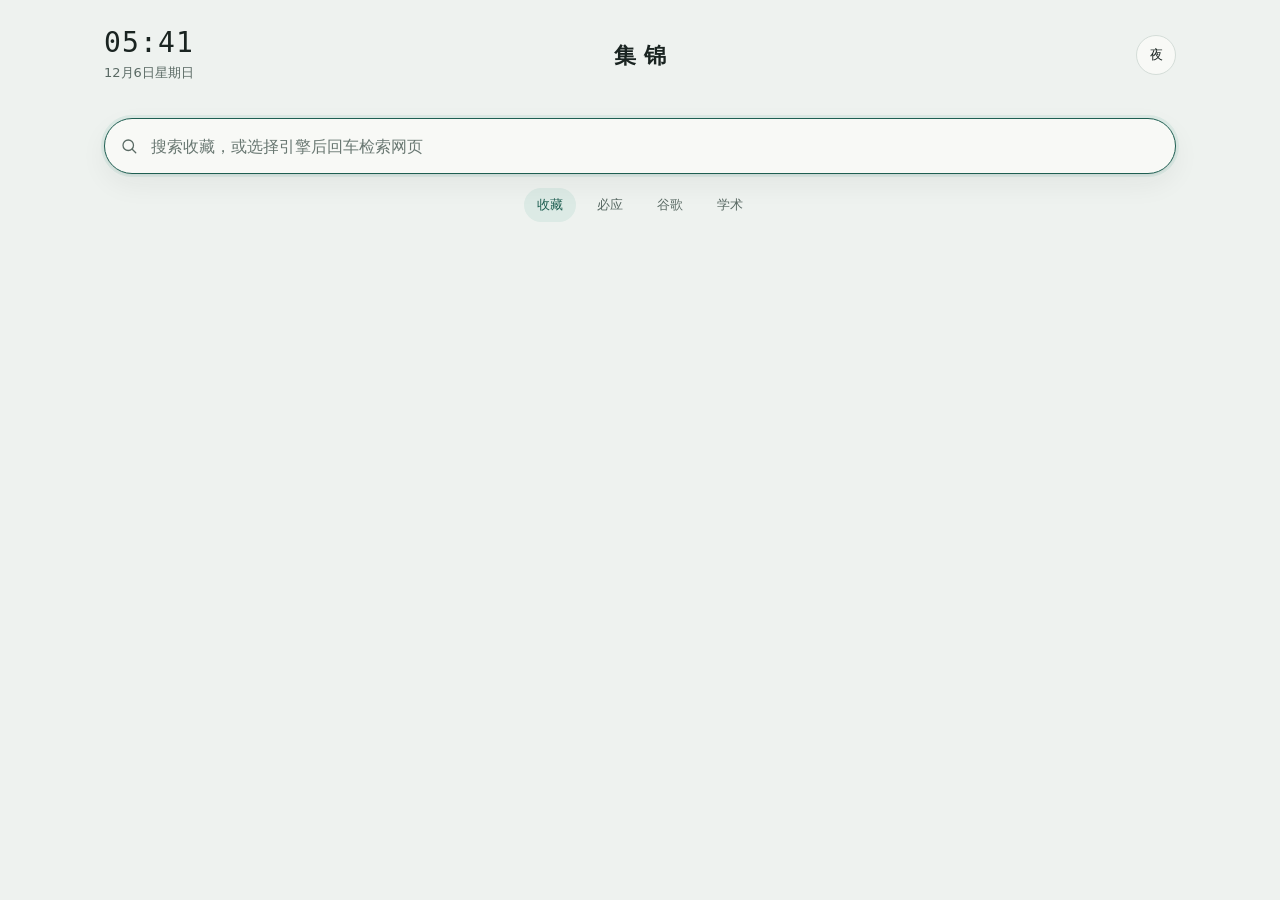
==== jijin/index.html @ 57abfa9a "Add Jijin startpage shell files" ====
<!DOCTYPE html>
<html lang="zh-CN">
<head>
  <meta charset="UTF-8">
  <meta name="viewport" content="width=device-width, initial-scale=1">
  <meta name="color-scheme" content="light dark">
  <meta name="referrer" content="strict-origin-when-cross-origin">
  <title>集锦</title>
  <link rel="icon" href="favicon.svg" type="image/svg+xml">
  <link rel="stylesheet" href="styles.css">
</head>
<body>
  <a class="skip" href="#search">跳到搜索</a>
  <header class="top">
    <div class="now">
      <div class="clock" id="clock"></div>
      <div class="date" id="date"></div>
    </div>
    <h1 class="wordmark">集锦</h1>
    <button type="button" class="theme" id="theme" aria-label="切换外观">
      <span class="theme-icon" aria-hidden="true"></span>
    </button>
  </header>

  <main>
    <form id="search-form" class="search-form" role="search">
      <label class="visually-hidden" for="search">搜索收藏或网页</label>
      <div class="search-box">
        <svg class="search-icon" viewBox="0 0 24 24" aria-hidden="true">
          <circle cx="11" cy="11" r="7" fill="none" stroke="currentColor" stroke-width="1.7"/>
          <path d="M16.3 16.3 21 21" fill="none" stroke="currentColor" stroke-width="1.7" stroke-linecap="round"/>
        </svg>
        <input id="search" type="search" placeholder="搜索收藏，或选择引擎后回车检索网页" autocomplete="off" spellcheck="false" autofocus>
        <kbd class="hint">/</kbd>
      </div>
      <div class="engines" role="tablist" aria-label="搜索范围">
        <button type="button" role="tab" data-engine="library" aria-selected="true">收藏</button>
        <button type="button" role="tab" data-engine="bing" aria-selected="false">必应</button>
        <button type="button" role="tab" data-engine="google" aria-selected="false">谷歌</button>
        <button type="button" role="tab" data-engine="scholar" aria-selected="false">学术</button>
      </div>
    </form>

    <nav class="groups" id="groups" aria-label="分类"></nav>
    <p class="status" id="status" aria-live="polite"></p>
    <div id="content"></div>
  </main>

  <footer class="foot" id="footer"></footer>
  <script src="app.js"></script>
</body>
</html>
---- jijin/styles.css ----
:root {
  --bg: #eef2ef;
  --bg-elev: #f8f9f6;
  --ink: #1a2421;
  --muted: #5a6a64;
  --line: #d4ddd8;
  --accent: #1f5f52;
  --accent-soft: #dceae5;
  --note: #7a5c22;
  --note-bg: #f4ecd8;
  --shadow: 0 1px 2px rgba(26, 36, 33, 0.05), 0 10px 28px rgba(26, 36, 33, 0.06);
  --radius: 16px;
  --sans: "Source Han Sans SC", "Noto Sans SC", "PingFang SC", "Hiragino Sans GB",
    "Microsoft YaHei", ui-sans-serif, system-ui, sans-serif;
  --mono: "IBM Plex Mono", "Source Han Mono SC", ui-monospace, monospace;
}

[data-theme="dark"] {
  --bg: #121614;
  --bg-elev: #1b211e;
  --ink: #e6eeea;
  --muted: #9aafa6;
  --line: #2c3631;
  --accent: #8fcdb8;
  --accent-soft: #24332e;
  --note: #e0c07a;
  --note-bg: #2a2618;
  --shadow: 0 1px 2px rgba(0, 0, 0, 0.28), 0 10px 28px rgba(0, 0, 0, 0.28);
}

* { box-sizing: border-box; }

html, body {
  margin: 0;
  min-height: 100%;
  background: var(--bg);
  color: var(--ink);
  font-family: var(--sans);
  font-size: 16px;
  line-height: 1.5;
}

body {
  max-width: 1120px;
  margin: 0 auto;
  padding: 28px 24px 64px;
}

.skip {
  position: absolute;
  left: -999px;
  top: 8px;
  background: var(--bg-elev);
  color: var(--ink);
  padding: 8px 12px;
  border-radius: 8px;
}

.skip:focus { left: 8px; }

.top {
  display: grid;
  grid-template-columns: 1fr auto 1fr;
  align-items: center;
  gap: 16px;
  margin-bottom: 36px;
}

.now .clock {
  font-family: var(--mono);
  font-size: 28px;
  font-weight: 500;
  letter-spacing: 0.04em;
  line-height: 1.1;
  font-variant-numeric: tabular-nums;
}

.now .date {
  color: var(--muted);
  font-size: 13px;
  margin-top: 4px;
}

.wordmark {
  margin: 0;
  text-align: center;
  font-size: 22px;
  font-weight: 600;
  letter-spacing: 0.38em;
  text-indent: 0.38em;
}

.theme {
  justify-self: end;
  width: 40px;
  height: 40px;
  border: 1px solid var(--line);
  background: var(--bg-elev);
  color: var(--ink);
  border-radius: 50%;
  cursor: pointer;
}

.theme:hover { border-color: var(--accent); }

.theme-icon::before { content: "夜"; font-size: 13px; }
[data-theme="dark"] .theme-icon::before { content: "日"; }

.search-form { margin-bottom: 22px; }

.search-box {
  position: relative;
  display: flex;
  align-items: center;
}

.search-icon {
  position: absolute;
  left: 16px;
  width: 18px;
  height: 18px;
  color: var(--muted);
  pointer-events: none;
}

#search {
  width: 100%;
  height: 56px;
  padding: 0 52px 0 46px;
  border: 1px solid var(--line);
  border-radius: 999px;
  background: var(--bg-elev);
  color: var(--ink);
  font: inherit;
  font-size: 16px;
  box-shadow: var(--shadow);
  outline: none;
}

#search::placeholder { color: var(--muted); opacity: 0.9; }

#search:focus {
  border-color: var(--accent);
  box-shadow: var(--shadow), 0 0 0 3px var(--accent-soft);
}

.search-box .hint {
  position: absolute;
  right: 16px;
  min-width: 22px;
  padding: 1px 6px;
  border: 1px solid var(--line);
  border-radius: 6px;
  color: var(--muted);
  font-family: var(--mono);
  font-size: 12px;
  text-align: center;
}

#search:focus + .hint { display: none; }

.engines {
  display: flex;
  flex-wrap: wrap;
  gap: 8px;
  justify-content: center;
  margin-top: 14px;
}

.engines button,
.groups button {
  border: 1px solid transparent;
  background: transparent;
  color: var(--muted);
  font: inherit;
  font-size: 13px;
  padding: 6px 12px;
  border-radius: 999px;
  cursor: pointer;
}

.engines button[aria-selected="true"],
.groups button[aria-pressed="true"] {
  color: var(--accent);
  background: var(--accent-soft);
  border-color: transparent;
}

.engines button:hover,
.groups button:hover { color: var(--ink); }

.groups {
  display: flex;
  flex-wrap: wrap;
  gap: 6px;
  justify-content: center;
  margin: 8px 0 18px;
}

.status {
  min-height: 1.4em;
  margin: 0 0 18px;
  color: var(--muted);
  font-size: 13px;
  text-align: center;
}

.section-head {
  display: flex;
  align-items: baseline;
  justify-content: space-between;
  gap: 12px;
  margin: 28px 0 12px;
}

.section-head h2 {
  margin: 0;
  font-size: 14px;
  font-weight: 600;
  letter-spacing: 0.08em;
  color: var(--muted);
}

.back {
  color: var(--accent);
  text-decoration: none;
  font-size: 13px;
}

.back:hover { text-decoration: underline; }

.tiles, .items {
  display: grid;
  gap: 12px;
}

.tiles {
  grid-template-columns: repeat(auto-fill, minmax(200px, 1fr));
}

.items {
  grid-template-columns: repeat(auto-fill, minmax(280px, 1fr));
}

.tile, .item, .note {
  display: flex;
  gap: 12px;
  align-items: flex-start;
  padding: 14px 16px;
  background: var(--bg-elev);
  border: 1px solid var(--line);
  border-radius: var(--radius);
  text-decoration: none;
  color: inherit;
  box-shadow: var(--shadow);
  min-height: 76px;
}

button.tile {
  font: inherit;
  text-align: left;
  cursor: pointer;
  width: 100%;
}

.tile:hover, .item:hover {
  border-color: var(--accent);
}

.mark {
  flex: none;
  width: 36px;
  height: 36px;
  border-radius: 10px;
  display: grid;
  place-items: center;
  background: var(--accent-soft);
  color: var(--accent);
  font-size: 14px;
  font-weight: 600;
}

.tile-body, .item-body { min-width: 0; }

.tile-title, .item-title {
  font-size: 15px;
  font-weight: 600;
  overflow: hidden;
  text-overflow: ellipsis;
  white-space: nowrap;
}

.tile-meta, .item-meta {
  color: var(--muted);
  font-size: 12px;
  margin-top: 2px;
  overflow: hidden;
  text-overflow: ellipsis;
  white-space: nowrap;
}

.badge {
  display: inline-block;
  margin-left: 6px;
  padding: 0 6px;
  border-radius: 999px;
  background: var(--accent-soft);
  color: var(--accent);
  font-size: 11px;
  font-weight: 500;
  vertical-align: 1px;
}

.note {
  background: var(--note-bg);
  border-color: transparent;
  color: var(--note);
}

.note .mark {
  background: transparent;
  color: var(--note);
  border: 1px solid color-mix(in srgb, var(--note) 35%, transparent);
}

.foot {
  margin-top: 48px;
  color: var(--muted);
  font-size: 12px;
  text-align: center;
}

.visually-hidden {
  position: absolute;
  width: 1px;
  height: 1px;
  padding: 0;
  margin: -1px;
  overflow: hidden;
  clip: rect(0, 0, 0, 0);
  border: 0;
}

@media (max-width: 720px) {
  body { padding: 20px 16px 48px; }
  .top { grid-template-columns: 1fr auto; }
  .wordmark { display: none; }
  .now .clock { font-size: 24px; }
  #search { height: 50px; }
  .search-box .hint { display: none; }
}

@media (prefers-reduced-motion: reduce) {
  * { transition: none !important; }
}
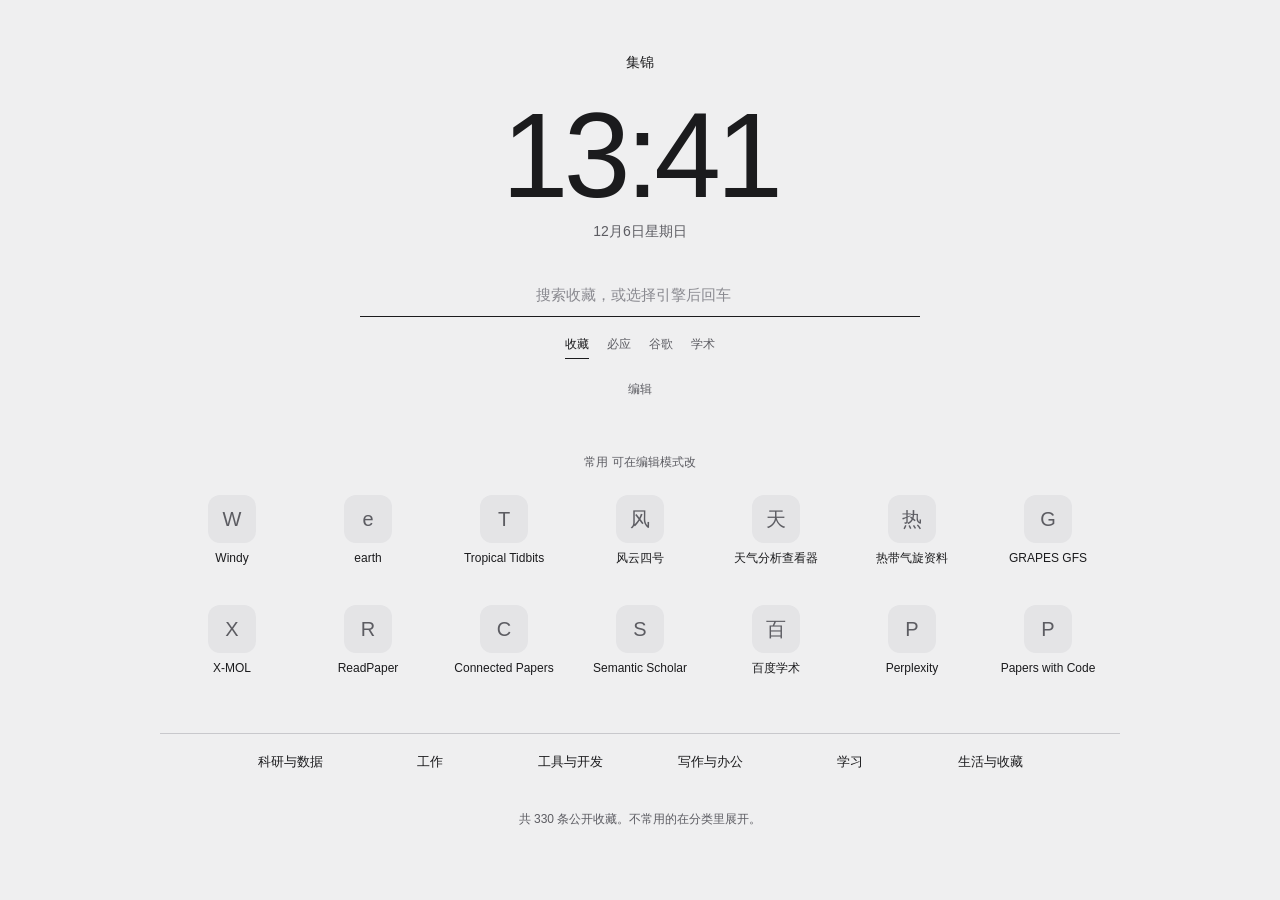
==== commit 04f90736: "将集锦起始页换成居中时钟主题 替换 jijin/index.html、styles.css 与 app.js，站点图标更大、文字标签更小。  Co-authored-by: liuc <liuchon" ====
--- a/jijin/index.html
+++ b/jijin/index.html
@@ -3,50 +3,79 @@
 <head>
   <meta charset="UTF-8">
   <meta name="viewport" content="width=device-width, initial-scale=1">
-  <meta name="color-scheme" content="light dark">
   <meta name="referrer" content="strict-origin-when-cross-origin">
   <title>集锦</title>
   <link rel="icon" href="favicon.svg" type="image/svg+xml">
   <link rel="stylesheet" href="styles.css">
 </head>
 <body>
-  <a class="skip" href="#search">跳到搜索</a>
-  <header class="top">
-    <div class="now">
-      <div class="clock" id="clock"></div>
-      <div class="date" id="date"></div>
-    </div>
+  <a class="visually-hidden" href="#search">跳到搜索</a>
+  <div class="hero">
     <h1 class="wordmark">集锦</h1>
-    <button type="button" class="theme" id="theme" aria-label="切换外观">
-      <span class="theme-icon" aria-hidden="true"></span>
-    </button>
-  </header>
-
-  <main>
+    <div class="clock" id="clock"></div>
+    <div class="date" id="date"></div>
     <form id="search-form" class="search-form" role="search">
       <label class="visually-hidden" for="search">搜索收藏或网页</label>
-      <div class="search-box">
-        <svg class="search-icon" viewBox="0 0 24 24" aria-hidden="true">
-          <circle cx="11" cy="11" r="7" fill="none" stroke="currentColor" stroke-width="1.7"/>
-          <path d="M16.3 16.3 21 21" fill="none" stroke="currentColor" stroke-width="1.7" stroke-linecap="round"/>
-        </svg>
-        <input id="search" type="search" placeholder="搜索收藏，或选择引擎后回车检索网页" autocomplete="off" spellcheck="false" autofocus>
-        <kbd class="hint">/</kbd>
-      </div>
-      <div class="engines" role="tablist" aria-label="搜索范围">
+      <input id="search" type="search" placeholder="搜索收藏，或选择引擎后回车" autocomplete="off" spellcheck="false">
+      <div class="engines" id="engines" role="tablist" aria-label="搜索范围">
         <button type="button" role="tab" data-engine="library" aria-selected="true">收藏</button>
         <button type="button" role="tab" data-engine="bing" aria-selected="false">必应</button>
         <button type="button" role="tab" data-engine="google" aria-selected="false">谷歌</button>
         <button type="button" role="tab" data-engine="scholar" aria-selected="false">学术</button>
       </div>
     </form>
+    <button type="button" id="edit-toggle" aria-pressed="false">编辑</button>
+  </div>
 
-    <nav class="groups" id="groups" aria-label="分类"></nav>
-    <p class="status" id="status" aria-live="polite"></p>
-    <div id="content"></div>
-  </main>
+  <section class="pins-wrap" aria-label="常用">
+    <h2 class="section-label">常用 <span class="hint">可在编辑模式改</span></h2>
+    <ul id="pins"></ul>
+    <div class="editor" id="editor">
+      <form class="editor-form" id="add-form">
+        <label class="field">
+          <span>标题</span>
+          <input id="add-title" type="text" placeholder="短名" required>
+        </label>
+        <label class="field">
+          <span>网址</span>
+          <input id="add-url" type="url" placeholder="https://" required>
+        </label>
+        <div class="editor-actions">
+          <button type="submit">添加</button>
+          <button type="button" id="reset-pins">恢复默认</button>
+          <span id="add-status"></span>
+        </div>
+      </form>
+    </div>
+  </section>
 
-  <footer class="foot" id="footer"></footer>
+  <div id="results"></div>
+  <nav class="cats" id="groups" aria-label="分类"></nav>
+  <p class="status" id="status"></p>
+
+  <!--
+    手动编辑常用列表：改下面的 DEFAULT_PINS 后刷新即可。
+    若已在页面里点过「编辑」，浏览器会以 localStorage（键名 jijin-pins）为准；
+    可用「恢复默认」清掉本地记录，回到这个数组。
+  -->
+  <script>
+    window.DEFAULT_PINS = [
+      { title: "Windy", url: "https://www.windy.com/?39.991,116.289,5" },
+      { title: "earth", url: "https://earth.nullschool.net/zh-cn/" },
+      { title: "Tropical Tidbits", url: "https://www.tropicaltidbits.com/analysis/models/" },
+      { title: "风云四号", url: "http://rsapp.nsmc.org.cn/geofy/" },
+      { title: "天气分析查看器", url: "https://tool.qlsmc.xyz/weatherchart" },
+      { title: "热带气旋资料", url: "https://tcdata.typhoon.org.cn/" },
+      { title: "GRAPES GFS", url: "http://www.wmc-bj.net/publish/Weather-Models/GRAPES_GFS_new/2.html" },
+      { title: "X-MOL", url: "https://www.x-mol.com/" },
+      { title: "ReadPaper", url: "https://readpaper.com/new" },
+      { title: "Connected Papers", url: "https://www.connectedpapers.com/" },
+      { title: "Semantic Scholar", url: "https://www.semanticscholar.org" },
+      { title: "百度学术", url: "https://xueshu.baidu.com" },
+      { title: "Perplexity", url: "https://www.perplexity.ai" },
+      { title: "Papers with Code", url: "https://paperswithcode.com" }
+    ];
+  </script>
   <script src="app.js"></script>
 </body>
-</html>+</html>
--- a/jijin/styles.css
+++ b/jijin/styles.css
@@ -1,35 +1,12 @@
 :root {
-  --bg: #eef2ef;
-  --bg-elev: #f8f9f6;
-  --ink: #1a2421;
-  --muted: #5a6a64;
-  --line: #d4ddd8;
-  --accent: #1f5f52;
-  --accent-soft: #dceae5;
-  --note: #7a5c22;
-  --note-bg: #f4ecd8;
-  --shadow: 0 1px 2px rgba(26, 36, 33, 0.05), 0 10px 28px rgba(26, 36, 33, 0.06);
-  --radius: 16px;
-  --sans: "Source Han Sans SC", "Noto Sans SC", "PingFang SC", "Hiragino Sans GB",
-    "Microsoft YaHei", ui-sans-serif, system-ui, sans-serif;
-  --mono: "IBM Plex Mono", "Source Han Mono SC", ui-monospace, monospace;
-}
-
-[data-theme="dark"] {
-  --bg: #121614;
-  --bg-elev: #1b211e;
-  --ink: #e6eeea;
-  --muted: #9aafa6;
-  --line: #2c3631;
-  --accent: #8fcdb8;
-  --accent-soft: #24332e;
-  --note: #e0c07a;
-  --note-bg: #2a2618;
-  --shadow: 0 1px 2px rgba(0, 0, 0, 0.28), 0 10px 28px rgba(0, 0, 0, 0.28);
-}
-
+  --bg: #EFEFF0;
+  --ink: #1B1B1D;
+  --muted: #5C5C62;
+  --line: #C8C8CC;
+  --icon-bg: #E4E4E6;
+  --sans: "Geist", "Source Sans 3", "Noto Sans CJK SC", "PingFang SC", "Microsoft YaHei", sans-serif;
+}
 * { box-sizing: border-box; }
-
 html, body {
   margin: 0;
   min-height: 100%;
@@ -38,318 +15,226 @@
   font-family: var(--sans);
   font-size: 16px;
   line-height: 1.5;
-}
-
+  font-synthesis: none;
+  text-rendering: optimizeLegibility;
+  -webkit-font-smoothing: antialiased;
+}
 body {
-  max-width: 1120px;
-  margin: 0 auto;
-  padding: 28px 24px 64px;
-}
-
-.skip {
-  position: absolute;
-  left: -999px;
-  top: 8px;
-  background: var(--bg-elev);
-  color: var(--ink);
-  padding: 8px 12px;
-  border-radius: 8px;
-}
-
-.skip:focus { left: 8px; }
-
-.top {
-  display: grid;
-  grid-template-columns: 1fr auto 1fr;
-  align-items: center;
-  gap: 16px;
-  margin-bottom: 36px;
-}
-
-.now .clock {
-  font-family: var(--mono);
-  font-size: 28px;
-  font-weight: 500;
-  letter-spacing: 0.04em;
-  line-height: 1.1;
+  min-height: 100vh;
+  display: flex;
+  flex-direction: column;
+  align-items: center;
+  justify-content: center;
+  padding: 32px 24px 40px;
+}
+button, input { font: inherit; color: inherit; }
+button { background: none; border: 0; padding: 0; cursor: pointer; }
+a { color: inherit; text-decoration: none; }
+a:hover { text-decoration: underline; text-underline-offset: 0.2em; }
+
+.hero { text-align: center; width: min(760px, 100%); }
+.wordmark { margin: 0 0 28px; font-size: 14px; font-weight: 500; }
+.clock {
+  font-size: clamp(72px, 12vw, 120px);
+  font-weight: 300;
+  letter-spacing: -0.04em;
+  line-height: 0.9;
   font-variant-numeric: tabular-nums;
 }
-
-.now .date {
-  color: var(--muted);
-  font-size: 13px;
-  margin-top: 4px;
-}
-
-.wordmark {
-  margin: 0;
-  text-align: center;
-  font-size: 22px;
-  font-weight: 600;
-  letter-spacing: 0.38em;
-  text-indent: 0.38em;
-}
-
-.theme {
-  justify-self: end;
-  width: 40px;
-  height: 40px;
-  border: 1px solid var(--line);
-  background: var(--bg-elev);
-  color: var(--ink);
-  border-radius: 50%;
-  cursor: pointer;
-}
-
-.theme:hover { border-color: var(--accent); }
-
-.theme-icon::before { content: "夜"; font-size: 13px; }
-[data-theme="dark"] .theme-icon::before { content: "日"; }
-
-.search-form { margin-bottom: 22px; }
-
-.search-box {
-  position: relative;
-  display: flex;
-  align-items: center;
-}
-
-.search-icon {
-  position: absolute;
-  left: 16px;
-  width: 18px;
-  height: 18px;
-  color: var(--muted);
-  pointer-events: none;
-}
-
+.date { margin-top: 12px; font-size: 14px; color: var(--muted); }
+.search-form { margin: 32px auto 0; width: min(560px, 100%); }
 #search {
   width: 100%;
-  height: 56px;
-  padding: 0 52px 0 46px;
+  border: 0;
+  border-bottom: 1px solid var(--ink);
+  background: transparent;
+  padding: 10px 0;
+  font-size: 15px;
+  text-align: center;
+  outline: none;
+}
+#search::placeholder { color: #8A8A90; }
+.engines { display: flex; justify-content: center; gap: 18px; margin-top: 12px; }
+.engines button { font-size: 12px; color: var(--muted); padding: 6px 0; white-space: nowrap; }
+.engines button[aria-selected="true"] { color: var(--ink); box-shadow: inset 0 -1px 0 var(--ink); }
+#edit-toggle { display: block; margin: 14px auto 0; font-size: 12px; color: var(--muted); min-height: 32px; }
+#edit-toggle[aria-pressed="true"] { color: var(--ink); }
+
+.pins-wrap { width: min(960px, 100%); margin-top: 48px; }
+.section-label { margin: 0 0 16px; font-size: 12px; color: var(--muted); text-align: center; font-weight: 400; }
+.hint { font-weight: 400; }
+#pins {
+  list-style: none;
+  margin: 0;
+  padding: 0;
+  display: flex;
+  flex-wrap: wrap;
+  justify-content: center;
+  gap: 14px 8px;
+}
+.pin {
+  display: flex;
+  flex-direction: column;
+  align-items: center;
+  width: 128px;
+}
+.pin-link {
+  display: flex;
+  flex-direction: column;
+  align-items: center;
+  gap: 8px;
+  width: 100%;
+  padding: 8px 4px 6px;
+  text-align: center;
+  text-decoration: none;
+  min-height: 96px;
+}
+.pin-link:hover { text-decoration: none; }
+.pin-link:hover .pin-name { text-decoration: underline; text-underline-offset: 0.18em; }
+.pin-name {
+  font-size: 12px;
+  line-height: 1.3;
+  max-width: 124px;
+  overflow: visible;
+  white-space: normal;
+  word-break: break-word;
+}
+.pin-tools { display: flex; flex-wrap: wrap; justify-content: center; gap: 6px; margin-top: 2px; }
+.pin-btn { font-size: 12px; color: var(--muted); min-height: 28px; }
+.pin-btn:hover { color: var(--ink); text-decoration: underline; }
+.pin-btn:disabled { opacity: 0.35; cursor: default; text-decoration: none; }
+
+.icon {
+  position: relative;
+  display: inline-flex;
+  align-items: center;
+  justify-content: center;
+  width: 48px;
+  height: 48px;
+  flex: none;
+  border-radius: 12px;
+  background: var(--icon-bg);
+  overflow: hidden;
+  color: var(--muted);
+}
+.icon-letter {
+  font-size: 20px;
+  font-weight: 500;
+  line-height: 1;
+  user-select: none;
+}
+.icon-img {
+  position: absolute;
+  inset: 0;
+  width: 100%;
+  height: 100%;
+  object-fit: contain;
+  background: var(--bg);
+}
+.icon-img[hidden] { display: none; }
+.icon-sm { width: 24px; height: 24px; border-radius: 6px; }
+.icon-sm .icon-letter { font-size: 12px; }
+
+.editor { display: none; margin-top: 18px; }
+html.is-editing .editor { display: block; }
+.editor-form { display: flex; flex-wrap: wrap; gap: 12px; justify-content: center; align-items: flex-end; }
+.field { display: flex; flex-direction: column; gap: 4px; }
+.field span { font-size: 12px; color: var(--muted); }
+.field input {
+  border: 0;
+  border-bottom: 1px solid var(--line);
+  background: transparent;
+  padding: 6px 0;
+  min-width: 180px;
+  outline: none;
+  font-size: 15px;
+}
+.editor-actions { display: flex; gap: 16px; align-items: center; }
+.editor-actions button { font-size: 14px; padding: 6px 0; border-bottom: 1px solid var(--ink); }
+#add-status { font-size: 13px; color: var(--muted); }
+
+.cats {
+  position: relative;
+  width: min(960px, 100%);
+  margin-top: 40px;
+  display: flex;
+  flex-wrap: wrap;
+  justify-content: center;
+  gap: 8px 0;
+  border-top: 1px solid var(--line);
+  padding-top: 8px;
+}
+details:not([open]) > *:not(summary) { display: none !important; }
+details.cat { min-width: 140px; }
+details.cat > summary {
+  list-style: none;
+  cursor: pointer;
+  font-size: 13px;
+  padding: 10px 16px;
+  text-align: center;
+  min-height: 40px;
+}
+details.cat > summary::-webkit-details-marker { display: none; }
+details.cat[open] > summary { color: var(--ink); box-shadow: inset 0 -1px 0 var(--ink); }
+.cat-body {
+  position: absolute;
+  left: 50%;
+  transform: translateX(-50%);
+  width: min(880px, 92vw);
+  background: var(--bg);
   border: 1px solid var(--line);
-  border-radius: 999px;
-  background: var(--bg-elev);
-  color: var(--ink);
-  font: inherit;
-  font-size: 16px;
-  box-shadow: var(--shadow);
-  outline: none;
-}
-
-#search::placeholder { color: var(--muted); opacity: 0.9; }
-
-#search:focus {
-  border-color: var(--accent);
-  box-shadow: var(--shadow), 0 0 0 3px var(--accent-soft);
-}
-
-.search-box .hint {
-  position: absolute;
-  right: 16px;
-  min-width: 22px;
-  padding: 1px 6px;
-  border: 1px solid var(--line);
-  border-radius: 6px;
-  color: var(--muted);
-  font-family: var(--mono);
-  font-size: 12px;
-  text-align: center;
-}
-
-#search:focus + .hint { display: none; }
-
-.engines {
-  display: flex;
-  flex-wrap: wrap;
-  gap: 8px;
-  justify-content: center;
-  margin-top: 14px;
-}
-
-.engines button,
-.groups button {
-  border: 1px solid transparent;
-  background: transparent;
-  color: var(--muted);
-  font: inherit;
-  font-size: 13px;
-  padding: 6px 12px;
-  border-radius: 999px;
-  cursor: pointer;
-}
-
-.engines button[aria-selected="true"],
-.groups button[aria-pressed="true"] {
-  color: var(--accent);
-  background: var(--accent-soft);
-  border-color: transparent;
-}
-
-.engines button:hover,
-.groups button:hover { color: var(--ink); }
-
-.groups {
-  display: flex;
-  flex-wrap: wrap;
-  gap: 6px;
-  justify-content: center;
-  margin: 8px 0 18px;
-}
-
-.status {
-  min-height: 1.4em;
-  margin: 0 0 18px;
-  color: var(--muted);
-  font-size: 13px;
-  text-align: center;
-}
-
-.section-head {
-  display: flex;
-  align-items: baseline;
-  justify-content: space-between;
-  gap: 12px;
-  margin: 28px 0 12px;
-}
-
-.section-head h2 {
-  margin: 0;
+  padding: 12px 20px 20px;
+  z-index: 2;
+  max-height: 50vh;
+  overflow: auto;
+  text-align: left;
+}
+.col-name { margin: 14px 0 6px; font-size: 12px; color: var(--muted); font-weight: 400; }
+.item-list { list-style: none; margin: 0; padding: 0; }
+.item {
+  display: flex;
+  align-items: center;
+  gap: 10px;
+  padding: 7px 0;
+  border-top: 1px solid var(--line);
+  min-height: 40px;
+}
+.item-link {
+  display: flex;
+  align-items: center;
+  gap: 10px;
+  min-width: 0;
+  flex: 1;
+  text-decoration: none;
+}
+.item-link:hover { text-decoration: none; }
+.item-link:hover .item-title { text-decoration: underline; text-underline-offset: 0.18em; }
+.item-text { display: flex; flex-direction: column; min-width: 0; flex: 1; }
+.item-title {
   font-size: 14px;
-  font-weight: 600;
-  letter-spacing: 0.08em;
-  color: var(--muted);
-}
-
-.back {
-  color: var(--accent);
-  text-decoration: none;
-  font-size: 13px;
-}
-
-.back:hover { text-decoration: underline; }
-
-.tiles, .items {
-  display: grid;
-  gap: 12px;
-}
-
-.tiles {
-  grid-template-columns: repeat(auto-fill, minmax(200px, 1fr));
-}
-
-.items {
-  grid-template-columns: repeat(auto-fill, minmax(280px, 1fr));
-}
-
-.tile, .item, .note {
-  display: flex;
-  gap: 12px;
-  align-items: flex-start;
-  padding: 14px 16px;
-  background: var(--bg-elev);
-  border: 1px solid var(--line);
-  border-radius: var(--radius);
-  text-decoration: none;
-  color: inherit;
-  box-shadow: var(--shadow);
-  min-height: 76px;
-}
-
-button.tile {
-  font: inherit;
-  text-align: left;
-  cursor: pointer;
-  width: 100%;
-}
-
-.tile:hover, .item:hover {
-  border-color: var(--accent);
-}
-
-.mark {
-  flex: none;
-  width: 36px;
-  height: 36px;
-  border-radius: 10px;
-  display: grid;
-  place-items: center;
-  background: var(--accent-soft);
-  color: var(--accent);
-  font-size: 14px;
-  font-weight: 600;
-}
-
-.tile-body, .item-body { min-width: 0; }
-
-.tile-title, .item-title {
-  font-size: 15px;
-  font-weight: 600;
   overflow: hidden;
   text-overflow: ellipsis;
   white-space: nowrap;
 }
-
-.tile-meta, .item-meta {
-  color: var(--muted);
-  font-size: 12px;
-  margin-top: 2px;
-  overflow: hidden;
-  text-overflow: ellipsis;
-  white-space: nowrap;
-}
-
-.badge {
-  display: inline-block;
-  margin-left: 6px;
-  padding: 0 6px;
-  border-radius: 999px;
-  background: var(--accent-soft);
-  color: var(--accent);
-  font-size: 11px;
-  font-weight: 500;
-  vertical-align: 1px;
-}
-
-.note {
-  background: var(--note-bg);
-  border-color: transparent;
-  color: var(--note);
-}
-
-.note .mark {
-  background: transparent;
-  color: var(--note);
-  border: 1px solid color-mix(in srgb, var(--note) 35%, transparent);
-}
-
-.foot {
-  margin-top: 48px;
-  color: var(--muted);
-  font-size: 12px;
-  text-align: center;
+.item-host { font-size: 12px; color: var(--muted); }
+
+#results { width: min(880px, 100%); margin-top: 24px; }
+#results:empty { display: none; }
+.result-count { margin: 0 0 8px; font-size: 12px; color: var(--muted); text-align: center; }
+.status { margin-top: 28px; font-size: 12px; color: var(--muted); }
+
+@media (max-width: 520px) {
+  .clock { font-size: 72px; }
+  body { justify-content: flex-start; padding-top: 48px; }
+  .pin { width: 30%; min-width: 96px; }
+  .pin-name { max-width: 100%; }
 }
 
 .visually-hidden {
   position: absolute;
   width: 1px;
   height: 1px;
-  padding: 0;
-  margin: -1px;
   overflow: hidden;
   clip: rect(0, 0, 0, 0);
-  border: 0;
-}
-
-@media (max-width: 720px) {
-  body { padding: 20px 16px 48px; }
-  .top { grid-template-columns: 1fr auto; }
-  .wordmark { display: none; }
-  .now .clock { font-size: 24px; }
-  #search { height: 50px; }
-  .search-box .hint { display: none; }
-}
-
-@media (prefers-reduced-motion: reduce) {
-  * { transition: none !important; }
-}+  white-space: nowrap;
+}
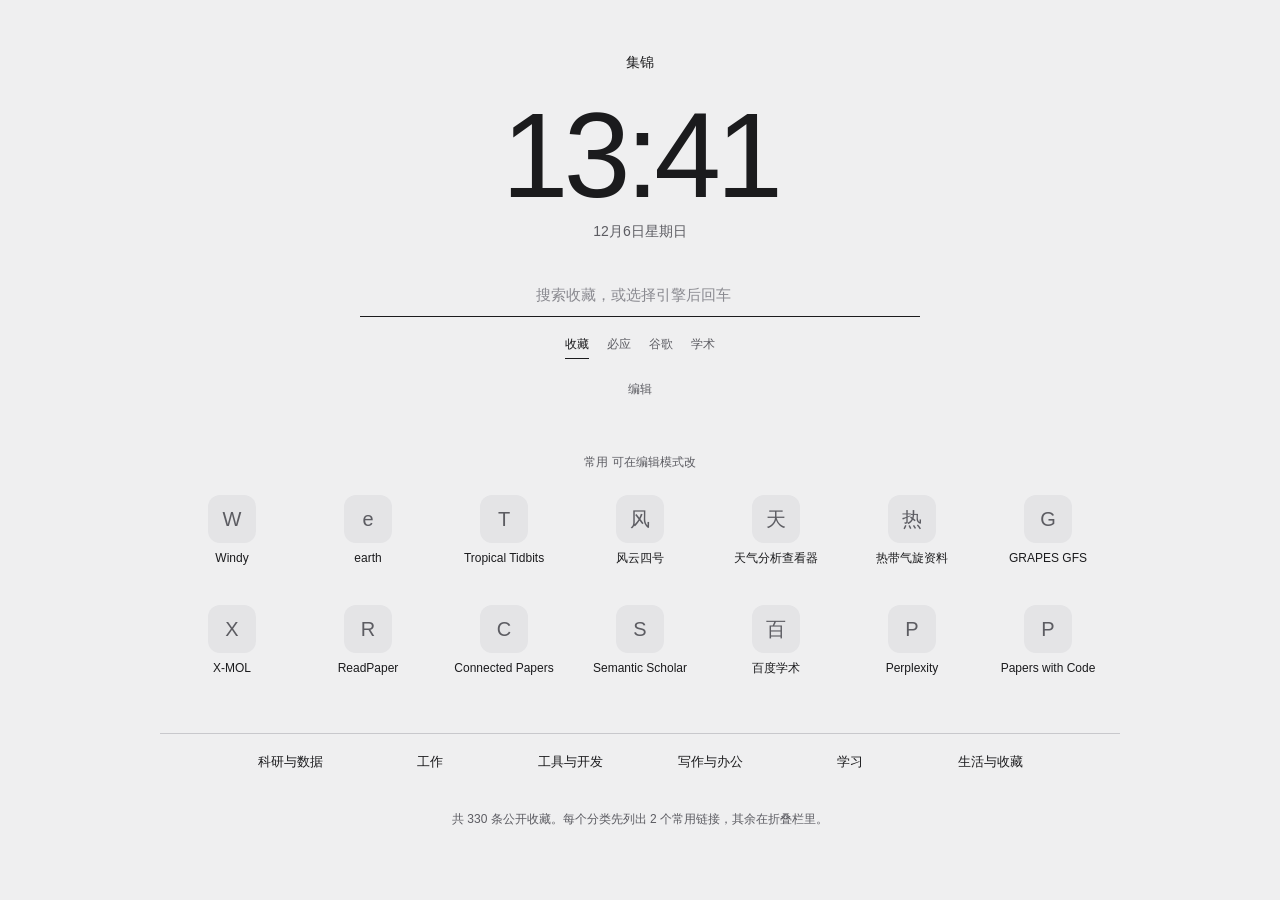
==== commit c8f22ef8: "每个分类只露出 2 条常用链接，其余收进折叠栏 集锦起始页按 FEATURED 先展示两条，其余放在「其余 N 条」里。  Co-authored-by: liuc <liuchongcn@126.c" ====
--- a/jijin/index.html
+++ b/jijin/index.html
@@ -43,6 +43,7 @@
         <div class="editor-actions">
           <button type="submit">添加</button>
           <button type="button" id="reset-pins">恢复默认</button>
+          <button type="button" id="reset-featured">恢复分类展示</button>
           <span id="add-status"></span>
         </div>
       </form>
@@ -54,9 +55,11 @@
   <p class="status" id="status"></p>
 
   <!--
-    手动编辑常用列表：改下面的 DEFAULT_PINS 后刷新即可。
-    若已在页面里点过「编辑」，浏览器会以 localStorage（键名 jijin-pins）为准；
-    可用「恢复默认」清掉本地记录，回到这个数组。
+    手动编辑两处名单：
+    1) DEFAULT_PINS：页顶常用图标。改完刷新即可。若已在页面里点过「编辑」，
+       以 localStorage（键名 jijin-pins）为准，可用「恢复默认」清掉。
+    2) FEATURED：每个分类先露出的 2 个常用网页。可用「编辑」在列表里改，
+       或以 localStorage（键名 jijin-featured）为准，可用「恢复分类展示」清掉。
   -->
   <script>
     window.DEFAULT_PINS = [
@@ -75,6 +78,65 @@
       { title: "Perplexity", url: "https://www.perplexity.ai" },
       { title: "Papers with Code", url: "https://paperswithcode.com" }
     ];
+
+    window.FEATURED = {
+      "每日学习": [
+        { title: "扇贝", url: "https://www.shanbay.com/" },
+        { title: "每日英语听力", url: "https://dict.eudic.net/" }
+      ],
+      "气象数据": [
+        { title: "热带气旋资料", url: "https://tcdata.typhoon.org.cn/" },
+        { title: "天气分析查看器", url: "https://tool.qlsmc.xyz/weatherchart" }
+      ],
+      "空气污染数据集": [
+        { title: "TAP", url: "http://tapdata.org.cn/" },
+        { title: "Earthdata", url: "https://earthdata.nasa.gov/" }
+      ],
+      "天气": [
+        { title: "Windy", url: "https://www.windy.com/" },
+        { title: "earth", url: "https://earth.nullschool.net/" }
+      ],
+      "绘图库": [
+        { title: "Pixabay", url: "https://pixabay.com/" },
+        { title: "JHEPC", url: "https://jhepc.github.io/" }
+      ],
+      "文献阅读": [
+        { title: "X-MOL", url: "https://www.x-mol.com/" },
+        { title: "ReadPaper", url: "https://readpaper.com/" }
+      ],
+      "学术搜索": [
+        { title: "百度学术", url: "https://xueshu.baidu.com/" },
+        { title: "Google 学术", url: "https://en.yaodeyo.com:92/schhp?hl=zh-CN&as_sdt=0,5" }
+      ],
+      "学术搜搜": [
+        { title: "Semantic Scholar", url: "https://www.semanticscholar.org/" },
+        { title: "地学之家", url: "http://www.geohome123.com/" }
+      ],
+      "业务站点": [
+        { title: "风云四号", url: "http://rsapp.nsmc.org.cn/geofy/" },
+        { title: "GRAPES GFS", url: "http://www.wmc-bj.net/publish/Weather-Models/GRAPES_GFS_new/2.html" }
+      ],
+      "在线工具": [
+        { title: "PearOCR", url: "https://pearocr.com/" },
+        { title: "markmap", url: "https://markmap.js.org/" }
+      ],
+      "机器学习和算法": [
+        { title: "Papers with Code", url: "https://paperswithcode.com/" },
+        { title: "力扣", url: "https://leetcode-cn.com/" }
+      ],
+      "打字练习": [
+        { title: "TypingClub", url: "https://www.typingclub.com/" },
+        { title: "打字吧", url: "http://www.daziba.cn/" }
+      ],
+      "AI写作": [
+        { title: "Connected Papers", url: "https://www.connectedpapers.com/" },
+        { title: "Jenni", url: "https://jenni.ai/" }
+      ],
+      "课程学习": [
+        { title: "MetEd", url: "https://www.meted.ucar.edu/education_training/" },
+        { title: "WRF Mesoscale", url: "https://www.meted.ucar.edu/nwp/afwa_wrf/print.htm" }
+      ]
+    };
   </script>
   <script src="app.js"></script>
 </body>
--- a/jijin/styles.css
+++ b/jijin/styles.css
@@ -238,3 +238,17 @@
   clip: rect(0, 0, 0, 0);
   white-space: nowrap;
 }
+
+.col { margin-top: 8px; }
+.col-name { margin: 14px 0 6px; font-size: 12px; color: var(--muted); font-weight: 400; }
+details.more { margin: 0; }
+details.more > summary {
+  list-style: none;
+  cursor: pointer;
+  font-size: 12px;
+  color: var(--muted);
+  padding: 8px 0;
+  min-height: 32px;
+}
+details.more > summary::-webkit-details-marker { display: none; }
+details.more[open] > summary { color: var(--ink); }
